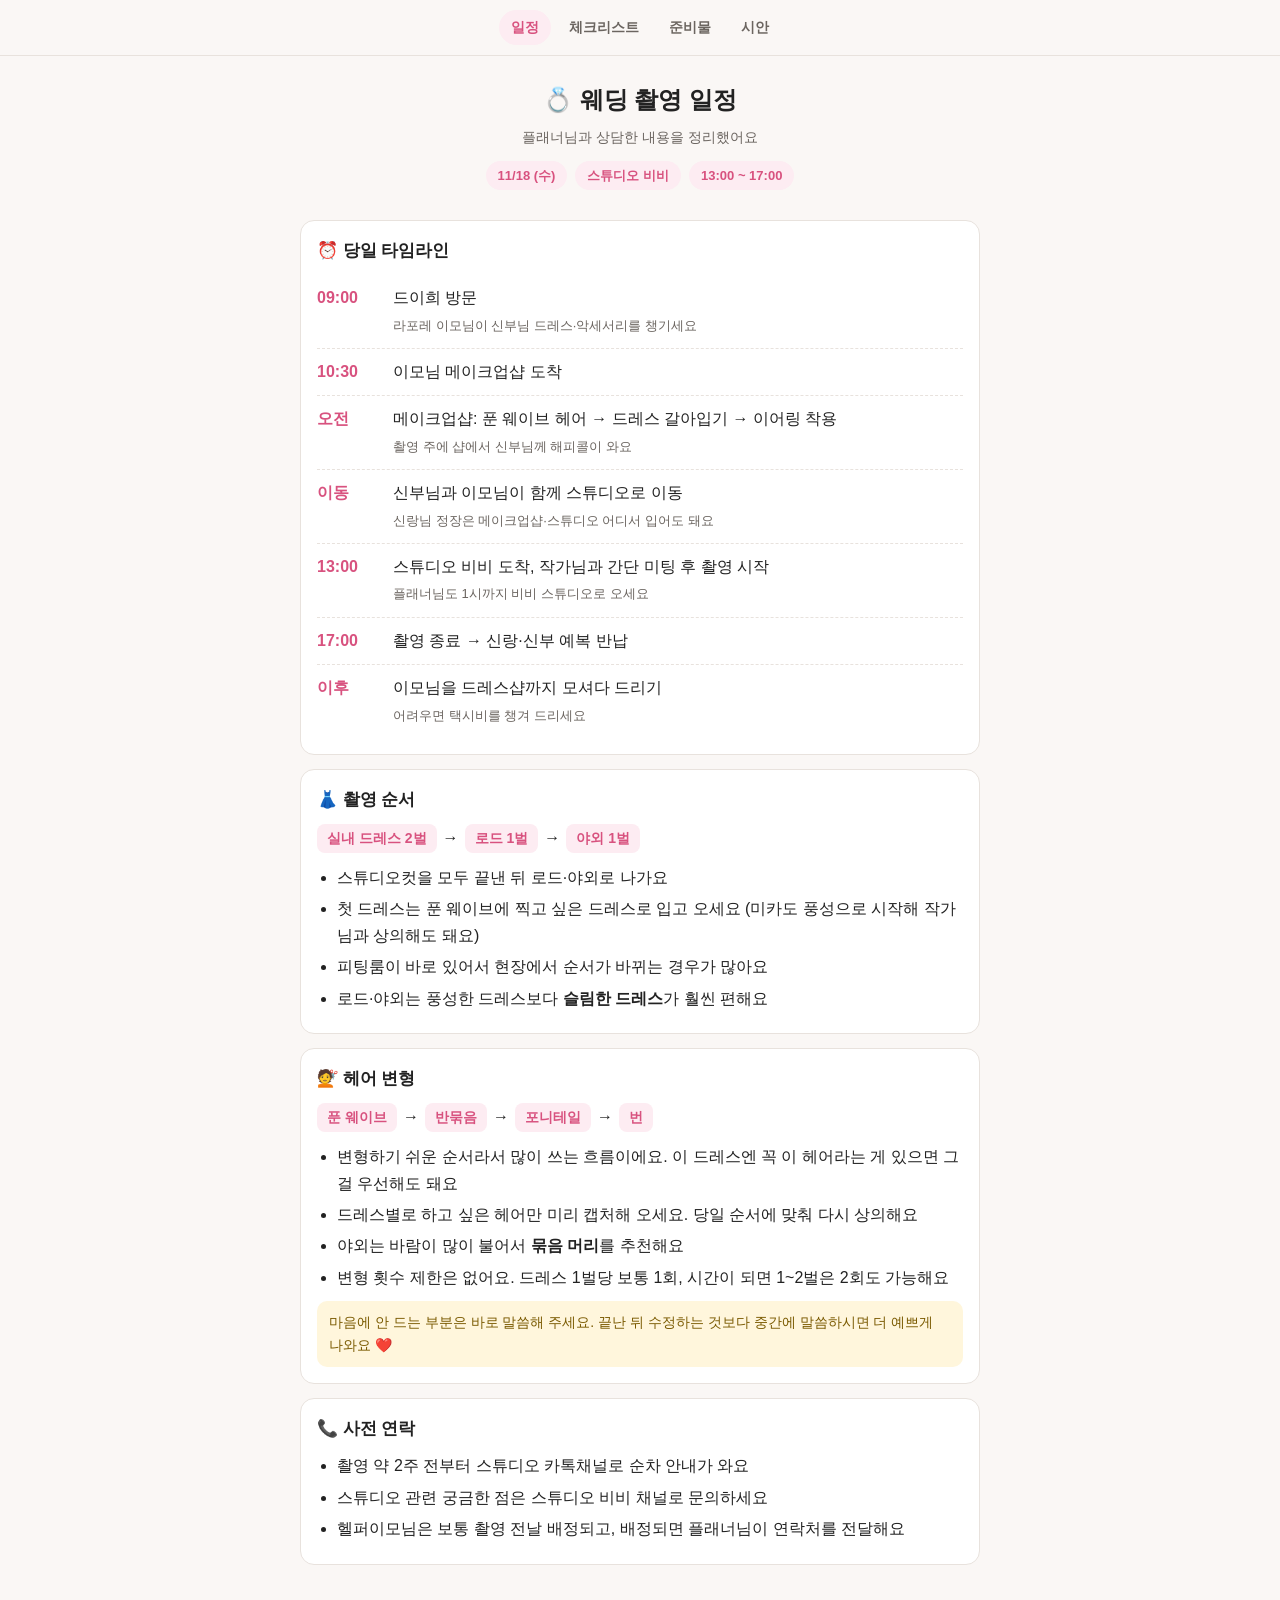
==== index.html @ ed545e50 "Initial commit" ====
<!DOCTYPE html><html lang="ko"><head><meta charset="utf-8"><meta name="viewport" content="width=device-width, initial-scale=1"><title>일정 · 웨딩 촬영 안내</title><link rel="stylesheet" href="style.css"></head>
<body data-page="index.html"><main>
<header><h1>💍 웨딩 촬영 일정</h1><p>플래너님과 상담한 내용을 정리했어요</p>
<div class="chips"><span class="chip">11/18 (수)</span><span class="chip">스튜디오 비비</span><span class="chip">13:00 ~ 17:00</span></div></header>
<section><h2>⏰ 당일 타임라인</h2><ul class="tl">
<li><span class="t">09:00</span><span>드이희 방문<br><span class="sub">라포레 이모님이 신부님 드레스·악세서리를 챙기세요</span></span></li>
<li><span class="t">10:30</span><span>이모님 메이크업샵 도착</span></li>
<li><span class="t">오전</span><span>메이크업샵: 푼 웨이브 헤어 → 드레스 갈아입기 → 이어링 착용<br><span class="sub">촬영 주에 샵에서 신부님께 해피콜이 와요</span></span></li>
<li><span class="t">이동</span><span>신부님과 이모님이 함께 스튜디오로 이동<br><span class="sub">신랑님 정장은 메이크업샵·스튜디오 어디서 입어도 돼요</span></span></li>
<li><span class="t">13:00</span><span>스튜디오 비비 도착, 작가님과 간단 미팅 후 촬영 시작<br><span class="sub">플래너님도 1시까지 비비 스튜디오로 오세요</span></span></li>
<li><span class="t">17:00</span><span>촬영 종료 → 신랑·신부 예복 반납</span></li>
<li><span class="t">이후</span><span>이모님을 드레스샵까지 모셔다 드리기<br><span class="sub">어려우면 택시비를 챙겨 드리세요</span></span></li></ul></section>
<section><h2>👗 촬영 순서</h2>
<div class="steps"><b>실내 드레스 2벌</b>→<b>로드 1벌</b>→<b>야외 1벌</b></div>
<ul style="margin-top:12px">
<li>스튜디오컷을 모두 끝낸 뒤 로드·야외로 나가요</li>
<li>첫 드레스는 푼 웨이브에 찍고 싶은 드레스로 입고 오세요 (미카도 풍성으로 시작해 작가님과 상의해도 돼요)</li>
<li>피팅룸이 바로 있어서 현장에서 순서가 바뀌는 경우가 많아요</li>
<li>로드·야외는 풍성한 드레스보다 <b>슬림한 드레스</b>가 훨씬 편해요</li></ul></section>
<section><h2>💇 헤어 변형</h2>
<div class="steps"><b>푼 웨이브</b>→<b>반묶음</b>→<b>포니테일</b>→<b>번</b></div>
<ul style="margin-top:12px">
<li>변형하기 쉬운 순서라서 많이 쓰는 흐름이에요. 이 드레스엔 꼭 이 헤어라는 게 있으면 그걸 우선해도 돼요</li>
<li>드레스별로 하고 싶은 헤어만 미리 캡처해 오세요. 당일 순서에 맞춰 다시 상의해요</li>
<li>야외는 바람이 많이 불어서 <b>묶음 머리</b>를 추천해요</li>
<li>변형 횟수 제한은 없어요. 드레스 1벌당 보통 1회, 시간이 되면 1~2벌은 2회도 가능해요</li></ul>
<div class="note">마음에 안 드는 부분은 바로 말씀해 주세요. 끝난 뒤 수정하는 것보다 중간에 말씀하시면 더 예쁘게 나와요 ❤️</div></section>
<section><h2>📞 사전 연락</h2><ul>
<li>촬영 약 2주 전부터 스튜디오 카톡채널로 순차 안내가 와요</li>
<li>스튜디오 관련 궁금한 점은 스튜디오 비비 채널로 문의하세요</li>
<li>헬퍼이모님은 보통 촬영 전날 배정되고, 배정되면 플래너님이 연락처를 전달해요</li></ul></section>
</main><script src="app.js"></script></body></html>
---- style.css ----
:root{--bg:#faf7f5;--card:#fff;--ink:#222;--sub:#6b6560;--line:#e8e2dd;--accent:#d8527f;--soft:#fdecf2;--warn:#fff6dc;--warn-ink:#7a5a00;--slot:#eceae6}
@media (prefers-color-scheme:dark){:root{--bg:#1b1819;--card:#262223;--ink:#f1ecea;--sub:#a79f9b;--line:#3a3436;--accent:#ee7aa1;--soft:#3a2530;--warn:#3a3220;--warn-ink:#f0d283;--slot:#3a3436}}
*{box-sizing:border-box}
html{scroll-padding-top:60px}
body{margin:0;background:var(--bg);color:var(--ink);font-family:"Noto Sans KR","Apple SD Gothic Neo","Malgun Gothic",sans-serif;line-height:1.65;padding:0 16px 40px}
nav{position:sticky;top:0;z-index:5;display:flex;gap:6px;justify-content:center;padding:10px 0;background:var(--bg);border-bottom:1px solid var(--line);margin:0 -16px 8px}
nav a{padding:6px 12px;border-radius:999px;color:var(--sub);text-decoration:none;font-size:14px;font-weight:700}
nav a.on{background:var(--soft);color:var(--accent)}
main{max-width:680px;margin:0 auto}
main.wide{max-width:1100px}
header{text-align:center;padding:16px 0 4px}
h1{margin:0;font-size:24px}
header p{margin:6px 0 0;color:var(--sub);font-size:14px}
.chips{display:flex;flex-wrap:wrap;gap:8px;justify-content:center;margin:12px 0}
.chip{background:var(--soft);color:var(--accent);border-radius:999px;padding:4px 12px;font-size:13px;font-weight:700}
section{background:var(--card);border:1px solid var(--line);border-radius:14px;padding:16px;margin:14px 0}
h2{margin:0 0 10px;font-size:17px}
ul{margin:0;padding-left:20px}
li{margin:5px 0}
.tl{list-style:none;padding:0}
.tl li{display:flex;gap:12px;margin:0;padding:10px 0;border-bottom:1px dashed var(--line)}
.tl li:last-child{border:0}
.t{flex:0 0 64px;font-weight:700;color:var(--accent)}
.sub{color:var(--sub);font-size:13px}
.note{background:var(--warn);color:var(--warn-ink);border-radius:10px;padding:10px 12px;margin-top:10px;font-size:14px}
.chk label{display:flex;gap:10px;align-items:flex-start;padding:8px 0;border-bottom:1px solid var(--line);cursor:pointer}
.chk label:last-child{border:0}
.chk input{width:20px;height:20px;margin-top:3px;accent-color:var(--accent);flex:0 0 auto}
.chk input:checked+span{text-decoration:line-through;color:var(--sub)}
table{width:100%;border-collapse:collapse}
td{padding:7px 4px;border-bottom:1px solid var(--line)}
td:last-child{text-align:right;font-weight:700}
tr.total td{border:0;color:var(--accent);font-size:16px}
.steps{display:flex;flex-wrap:wrap;gap:6px;align-items:center}
.steps b{background:var(--soft);color:var(--accent);border-radius:8px;padding:3px 10px;font-size:14px}
.scroll{overflow-x:auto}
.board{min-width:860px;background:var(--card);border:1px solid var(--line)}
.cols{display:grid;grid-template-columns:repeat(4,1fr)}
.col{border-right:1px solid var(--line)}
.col:last-child{border:0}
.head{padding:8px 10px;font-size:13px;line-height:1.5;border-bottom:1px solid var(--line);min-height:64px}
.tag{display:inline-block;background:#fff200;color:#111;font-weight:700;font-size:11px;padding:1px 6px;margin-top:2px}
.main{display:grid;grid-template-columns:1fr 1fr;gap:6px;padding:8px;border-bottom:1px solid var(--line)}
.ref{display:grid;grid-template-columns:repeat(3,1fr);gap:4px;padding:6px}
.slot{position:relative;background:var(--slot);color:var(--sub);display:flex;align-items:center;justify-content:center;text-align:center;font-size:10px;line-height:1.3;overflow:hidden;word-break:break-all;padding:4px}
.slot img{position:absolute;inset:0;width:100%;height:100%;object-fit:cover}
.f{aspect-ratio:4/3}.tall{aspect-ratio:3/5}.r{aspect-ratio:1/1}
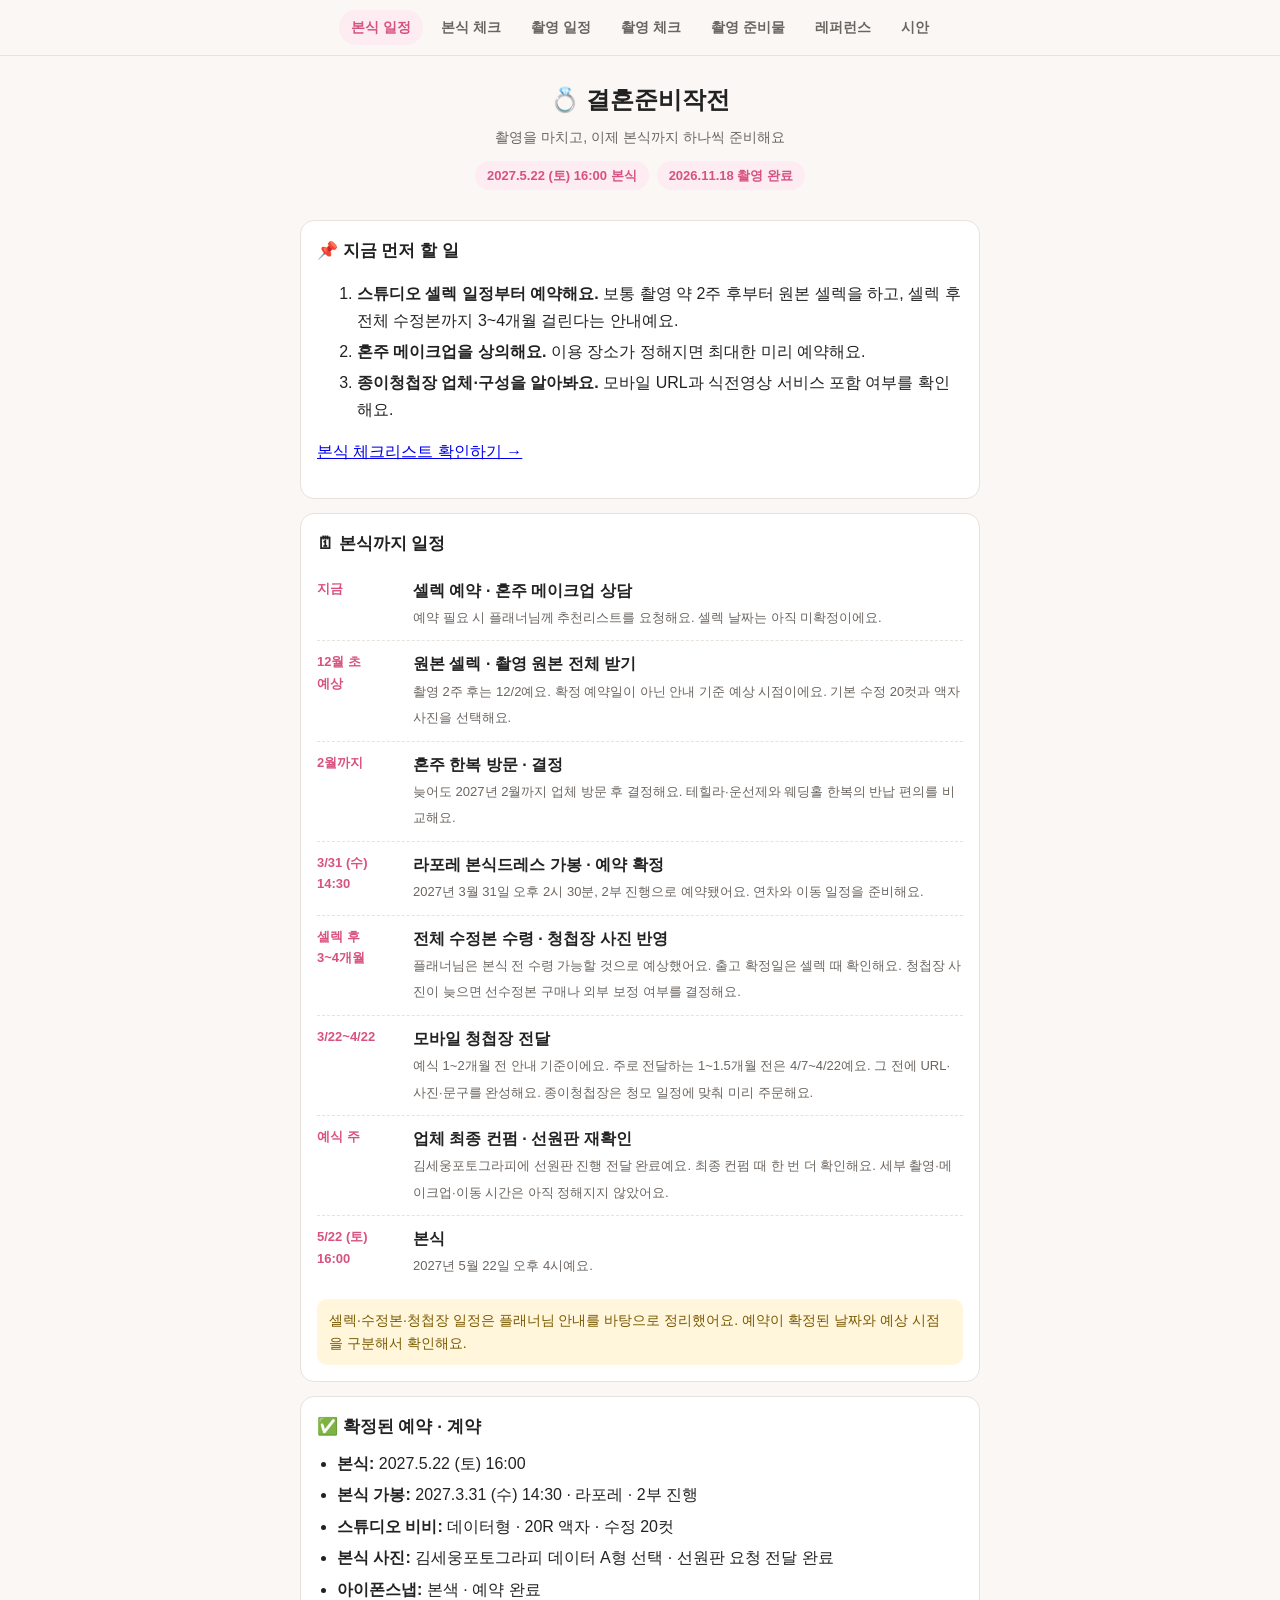
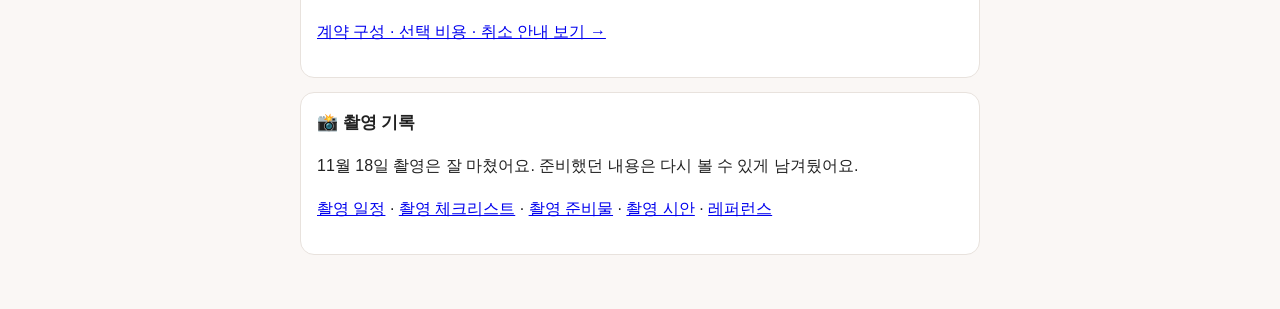
==== commit 51b8062e: "Plan wedding timeline and checklist through May 2027 ceremony" ====
--- a/index.html
+++ b/index.html
@@ -1,32 +1,17 @@
-<!DOCTYPE html><html lang="ko"><head><meta charset="utf-8"><meta name="viewport" content="width=device-width, initial-scale=1"><title>일정 · 웨딩 촬영 안내</title><link rel="stylesheet" href="style.css"></head>
+<!DOCTYPE html><html lang="ko"><head><meta charset="utf-8"><meta name="viewport" content="width=device-width, initial-scale=1"><title>본식 일정 · 결혼준비작전</title><link rel="stylesheet" href="style.css"></head>
 <body data-page="index.html"><main>
-<header><h1>💍 웨딩 촬영 일정</h1><p>플래너님과 상담한 내용을 정리했어요</p>
-<div class="chips"><span class="chip">11/18 (수)</span><span class="chip">스튜디오 비비</span><span class="chip">13:00 ~ 17:00</span></div></header>
-<section><h2>⏰ 당일 타임라인</h2><ul class="tl">
-<li><span class="t">09:00</span><span>드이희 방문<br><span class="sub">라포레 이모님이 신부님 드레스·악세서리를 챙기세요</span></span></li>
-<li><span class="t">10:30</span><span>이모님 메이크업샵 도착</span></li>
-<li><span class="t">오전</span><span>메이크업샵: 푼 웨이브 헤어 → 드레스 갈아입기 → 이어링 착용<br><span class="sub">촬영 주에 샵에서 신부님께 해피콜이 와요</span></span></li>
-<li><span class="t">이동</span><span>신부님과 이모님이 함께 스튜디오로 이동<br><span class="sub">신랑님 정장은 메이크업샵·스튜디오 어디서 입어도 돼요</span></span></li>
-<li><span class="t">13:00</span><span>스튜디오 비비 도착, 작가님과 간단 미팅 후 촬영 시작<br><span class="sub">플래너님도 1시까지 비비 스튜디오로 오세요</span></span></li>
-<li><span class="t">17:00</span><span>촬영 종료 → 신랑·신부 예복 반납</span></li>
-<li><span class="t">이후</span><span>이모님을 드레스샵까지 모셔다 드리기<br><span class="sub">어려우면 택시비를 챙겨 드리세요</span></span></li></ul></section>
-<section><h2>👗 촬영 순서</h2>
-<div class="steps"><b>실내 드레스 2벌</b>→<b>로드 1벌</b>→<b>야외 1벌</b></div>
-<ul style="margin-top:12px">
-<li>스튜디오컷을 모두 끝낸 뒤 로드·야외로 나가요</li>
-<li>첫 드레스는 푼 웨이브에 찍고 싶은 드레스로 입고 오세요 (미카도 풍성으로 시작해 작가님과 상의해도 돼요)</li>
-<li>피팅룸이 바로 있어서 현장에서 순서가 바뀌는 경우가 많아요</li>
-<li>로드·야외는 풍성한 드레스보다 <b>슬림한 드레스</b>가 훨씬 편해요</li></ul></section>
-<section><h2>💇 헤어 변형</h2>
-<div class="steps"><b>푼 웨이브</b>→<b>반묶음</b>→<b>포니테일</b>→<b>번</b></div>
-<ul style="margin-top:12px">
-<li>변형하기 쉬운 순서라서 많이 쓰는 흐름이에요. 이 드레스엔 꼭 이 헤어라는 게 있으면 그걸 우선해도 돼요</li>
-<li>드레스별로 하고 싶은 헤어만 미리 캡처해 오세요. 당일 순서에 맞춰 다시 상의해요</li>
-<li>야외는 바람이 많이 불어서 <b>묶음 머리</b>를 추천해요</li>
-<li>변형 횟수 제한은 없어요. 드레스 1벌당 보통 1회, 시간이 되면 1~2벌은 2회도 가능해요</li></ul>
-<div class="note">마음에 안 드는 부분은 바로 말씀해 주세요. 끝난 뒤 수정하는 것보다 중간에 말씀하시면 더 예쁘게 나와요 ❤️</div></section>
-<section><h2>📞 사전 연락</h2><ul>
-<li>촬영 약 2주 전부터 스튜디오 카톡채널로 순차 안내가 와요</li>
-<li>스튜디오 관련 궁금한 점은 스튜디오 비비 채널로 문의하세요</li>
-<li>헬퍼이모님은 보통 촬영 전날 배정되고, 배정되면 플래너님이 연락처를 전달해요</li></ul></section>
+<header><h1>💍 결혼준비작전</h1><p>촬영을 마치고, 이제 본식까지 하나씩 준비해요</p><div class="chips"><span class="chip">2027.5.22 (토) 16:00 본식</span><span class="chip">2026.11.18 촬영 완료</span></div></header>
+<section><h2>📌 지금 먼저 할 일</h2><ol><li><b>스튜디오 셀렉 일정부터 예약해요.</b> 보통 촬영 약 2주 후부터 원본 셀렉을 하고, 셀렉 후 전체 수정본까지 3~4개월 걸린다는 안내예요.</li><li><b>혼주 메이크업을 상의해요.</b> 이용 장소가 정해지면 최대한 미리 예약해요.</li><li><b>종이청첩장 업체·구성을 알아봐요.</b> 모바일 URL과 식전영상 서비스 포함 여부를 확인해요.</li></ol><p><a href="wedding-checklist.html">본식 체크리스트 확인하기 →</a></p></section>
+<section><h2>🗓 본식까지 일정</h2><ul class="tl">
+<li><span class="t">지금</span><span><b>셀렉 예약 · 혼주 메이크업 상담</b><br><span class="sub">예약 필요 시 플래너님께 추천리스트를 요청해요. 셀렉 날짜는 아직 미확정이에요.</span></span></li>
+<li><span class="t">12월 초<br>예상</span><span><b>원본 셀렉 · 촬영 원본 전체 받기</b><br><span class="sub">촬영 2주 후는 12/2예요. 확정 예약일이 아닌 안내 기준 예상 시점이에요. 기본 수정 20컷과 액자 사진을 선택해요.</span></span></li>
+<li><span class="t">2월까지</span><span><b>혼주 한복 방문 · 결정</b><br><span class="sub">늦어도 2027년 2월까지 업체 방문 후 결정해요. 테힐라·운선제와 웨딩홀 한복의 반납 편의를 비교해요.</span></span></li>
+<li><span class="t">3/31 (수)<br>14:30</span><span><b>라포레 본식드레스 가봉 · 예약 확정</b><br><span class="sub">2027년 3월 31일 오후 2시 30분, 2부 진행으로 예약됐어요. 연차와 이동 일정을 준비해요.</span></span></li>
+<li><span class="t">셀렉 후<br>3~4개월</span><span><b>전체 수정본 수령 · 청첩장 사진 반영</b><br><span class="sub">플래너님은 본식 전 수령 가능할 것으로 예상했어요. 출고 확정일은 셀렉 때 확인해요. 청첩장 사진이 늦으면 선수정본 구매나 외부 보정 여부를 결정해요.</span></span></li>
+<li><span class="t">3/22~4/22</span><span><b>모바일 청첩장 전달</b><br><span class="sub">예식 1~2개월 전 안내 기준이에요. 주로 전달하는 1~1.5개월 전은 4/7~4/22예요. 그 전에 URL·사진·문구를 완성해요. 종이청첩장은 청모 일정에 맞춰 미리 주문해요.</span></span></li>
+<li><span class="t">예식 주</span><span><b>업체 최종 컨펌 · 선원판 재확인</b><br><span class="sub">김세웅포토그라피에 선원판 진행 전달 완료예요. 최종 컨펌 때 한 번 더 확인해요. 세부 촬영·메이크업·이동 시간은 아직 정해지지 않았어요.</span></span></li>
+<li><span class="t">5/22 (토)<br>16:00</span><span><b>본식</b><br><span class="sub">2027년 5월 22일 오후 4시예요.</span></span></li>
+</ul><div class="note">셀렉·수정본·청첩장 일정은 플래너님 안내를 바탕으로 정리했어요. 예약이 확정된 날짜와 예상 시점을 구분해서 확인해요.</div></section>
+<section><h2>✅ 확정된 예약 · 계약</h2><ul><li><b>본식:</b> 2027.5.22 (토) 16:00</li><li><b>본식 가봉:</b> 2027.3.31 (수) 14:30 · 라포레 · 2부 진행</li><li><b>스튜디오 비비:</b> 데이터형 · 20R 액자 · 수정 20컷</li><li><b>본식 사진:</b> 김세웅포토그라피 데이터 A형 선택 · 선원판 요청 전달 완료</li><li><b>아이폰스냅:</b> 본색 · 예약 완료</li></ul><p><a href="wedding-checklist.html#contracts">계약 구성 · 선택 비용 · 취소 안내 보기 →</a></p></section>
+<section><h2>📸 촬영 기록</h2><p>11월 18일 촬영은 잘 마쳤어요. 준비했던 내용은 다시 볼 수 있게 남겨뒀어요.</p><p><a href="shoot-schedule.html">촬영 일정</a> · <a href="checklist.html">촬영 체크리스트</a> · <a href="items.html">촬영 준비물</a> · <a href="shoot-plan.html">촬영 시안</a> · <a href="concept.html">레퍼런스</a></p></section>
 </main><script src="app.js"></script></body></html>
--- a/style.css
+++ b/style.css
@@ -45,3 +45,137 @@
 .slot{position:relative;background:var(--slot);color:var(--sub);display:flex;align-items:center;justify-content:center;text-align:center;font-size:10px;line-height:1.3;overflow:hidden;word-break:break-all;padding:4px}
 .slot img{position:absolute;inset:0;width:100%;height:100%;object-fit:cover}
 .f{aspect-ratio:4/3}.tall{aspect-ratio:3/5}.r{aspect-ratio:1/1}
+
+/* ---------- concept / 레퍼 ---------- */
+.concept{--serif:"Noto Serif KR","Nanum Myeongjo",Georgia,serif;--mono:ui-monospace,SFMono-Regular,Menlo,monospace;padding-bottom:16px}
+.concept a:focus-visible{outline:2px solid var(--accent);outline-offset:3px;border-radius:6px}
+.concept .hero{display:grid;grid-template-columns:1.05fr .95fr;gap:clamp(24px,5vw,64px);align-items:center;text-align:left;padding:42px 0 8px}
+.concept .eyebrow{margin:0;font-size:10px;font-weight:700;letter-spacing:.22em;text-transform:uppercase;color:var(--accent)}
+.concept .hero h1{margin:14px 0 0;font-family:var(--serif);font-size:clamp(42px,7vw,78px);font-weight:800;line-height:1.04;letter-spacing:-.045em}
+.concept .hero h1 em{font-style:normal;color:var(--accent);background:linear-gradient(transparent 88%,var(--soft) 88%)}
+.concept .lede{margin:18px 0 0;font-size:15px;line-height:1.85;color:var(--sub)}
+.concept .hero-chips{justify-content:flex-start;margin:20px 0 0}
+.concept .hero-chips .chip{background:transparent;border:1px solid var(--line);color:var(--sub);font-weight:500}
+.hero-visual{display:grid;grid-template-columns:1.15fr .85fr;grid-template-rows:1fr 1fr;gap:10px;height:clamp(330px,44vw,500px)}
+.hero-visual figure{position:relative;margin:0;overflow:hidden;border:1px solid var(--line);border-radius:18px;background:var(--slot)}
+.hero-visual img{display:block;width:100%;height:100%;object-fit:cover}
+.hero-visual figure::after{content:"";position:absolute;inset:auto 0 0;height:38%;background:linear-gradient(transparent,rgba(0,0,0,.4));pointer-events:none}
+.hero-visual figcaption{position:absolute;left:12px;bottom:10px;z-index:1;font-size:9px;font-weight:700;letter-spacing:.22em;text-transform:uppercase;color:#fff;text-shadow:0 1px 10px rgba(0,0,0,.5)}
+.hv-a{grid-row:span 2}
+.howto{display:grid;grid-template-columns:.85fr 1.15fr;gap:clamp(16px,3vw,34px);margin-top:28px;padding:20px 22px;background:var(--card);border:1px solid var(--line);border-radius:18px;text-align:left}
+.howto p{margin:0;font-size:13px;line-height:1.78;color:var(--ink)}
+.howto p b{color:var(--accent)}
+.howto ul{margin:0;padding:0;list-style:none;display:flex;flex-direction:column;gap:8px}
+.howto li{margin:0;font-size:12.5px;line-height:1.7;color:var(--sub)}
+.howto li b{display:inline-block;min-width:66px;color:var(--ink);font-size:12.5px}
+.howto code{padding:1px 5px;border-radius:5px;background:var(--slot);color:var(--ink);font-family:var(--mono);font-size:11px}
+.space-index{position:sticky;top:57px;z-index:4;display:grid;grid-template-columns:repeat(6,1fr);gap:1px;margin:28px 0 0;overflow:hidden;background:var(--line);border:1px solid var(--line);border-radius:16px;box-shadow:0 12px 30px rgba(35,20,25,.06)}
+.space-index a{display:flex;flex-direction:column;gap:2px;padding:12px 13px 13px;background:var(--card);color:inherit;text-decoration:none;transition:background .2s}
+.space-index a:hover{background:var(--soft)}
+.space-index b{font-family:var(--serif);font-size:17px;font-weight:400;line-height:1;color:var(--accent)}
+.space-index span{font-size:12px;font-weight:700;letter-spacing:-.01em;white-space:nowrap}
+.space-index em{font-style:normal;font-size:8.5px;letter-spacing:.14em;text-transform:uppercase;color:var(--sub)}
+.space{margin-top:64px;scroll-margin-top:150px;--tone:#8e949c;--wash:rgba(142,148,156,.16)}
+.space--white{--tone:#a08b78;--wash:rgba(201,184,166,.24)}
+.space--blue{--tone:#5b7ea6;--wash:rgba(91,126,166,.16)}
+.space--carpet{--tone:#a9744f;--wash:rgba(169,116,79,.18)}
+.space--flower{--tone:#c27b84;--wash:rgba(217,142,149,.18)}
+.space--outdoor{--tone:#c47a4f;--wash:rgba(224,160,109,.18)}
+.space-head{display:grid;grid-template-columns:auto 1fr auto;gap:clamp(16px,3vw,32px);align-items:start;padding:26px 0 0;border-top:1px solid var(--line);text-align:left}
+.space-num{font-family:var(--serif);font-size:clamp(44px,6vw,72px);font-weight:400;line-height:.8;letter-spacing:-.04em;color:var(--tone)}
+.concept .kicker{margin:0 0 7px;font-size:10px;font-weight:700;letter-spacing:.2em;text-transform:uppercase;color:var(--tone)}
+.space-title h2{margin:0;font-family:var(--serif);font-size:clamp(26px,3.2vw,38px);line-height:1.15;letter-spacing:-.03em}
+.space-title .desc{max-width:56ch;margin:10px 0 0;font-size:14px;line-height:1.78;color:var(--sub)}
+.keywords{display:flex;flex-wrap:wrap;justify-content:flex-end;gap:6px;max-width:230px;padding-top:14px}
+.keywords span{padding:5px 11px;border-radius:999px;background:var(--wash);color:var(--ink);font-size:11px;font-weight:700;white-space:nowrap}
+.gal{display:grid;grid-template-columns:repeat(4,1fr);gap:10px;margin-top:20px}
+.shot{position:relative;margin:0;overflow:hidden;border:1px solid var(--line);border-radius:16px;background:var(--slot);aspect-ratio:1/1}
+.gal .shot:first-child{grid-column:span 2;grid-row:span 2;aspect-ratio:auto}
+.shot img{position:absolute;inset:0;width:100%;height:100%;object-fit:cover;transition:transform .8s cubic-bezier(.2,.7,.2,1)}
+.shot:hover img{transform:scale(1.04)}
+.shot .ph{position:absolute;inset:0;display:flex;flex-direction:column;align-items:center;justify-content:center;gap:7px;padding:14px;text-align:center}
+.shot .ph b{font-family:var(--serif);font-size:24px;font-weight:400;line-height:1;color:var(--tone)}
+.shot .ph span{font-size:11.5px;font-weight:700;line-height:1.4;color:var(--ink)}
+.shot .ph em{font-family:var(--mono);font-size:9px;font-style:normal;line-height:1.5;color:var(--sub);word-break:break-all}
+.shot figcaption{position:absolute;left:10px;bottom:10px;z-index:1;padding:4px 9px;border-radius:999px;background:rgba(20,20,20,.5);color:#fff;font-size:10px;line-height:1.4;backdrop-filter:blur(8px)}
+.shot.is-empty img,.shot.is-empty figcaption{display:none}
+.shot.is-empty{background:linear-gradient(160deg,var(--wash),transparent 72%),var(--slot)}
+.shot.is-empty::before{content:"";position:absolute;inset:7px;border:1px dashed var(--line);border-radius:10px;pointer-events:none}
+.want{display:grid;grid-template-columns:1.05fr .95fr;gap:12px;margin-top:12px}
+.want-card{padding:18px 20px;background:var(--card);border:1px solid var(--line);border-radius:18px}
+.want-card h3{margin:0 0 11px;font-size:10px;font-weight:700;letter-spacing:.2em;text-transform:uppercase;color:var(--tone)}
+.props{margin:0;padding:0;list-style:none;display:flex;flex-direction:column;gap:8px}
+.props li{position:relative;margin:0;padding-left:12px;font-size:13.5px;line-height:1.55}
+.props li::before{content:"·";position:absolute;left:0;top:0;color:var(--tone);font-weight:700}
+.props b{font-weight:700;margin-right:6px}
+.props span{color:var(--sub)}
+.mood-line{margin:0;font-family:var(--serif);font-size:17px;line-height:1.5;letter-spacing:-.02em;color:var(--ink)}
+.mood-note{margin:12px 0 0;padding-top:11px;border-top:1px solid var(--line);font-size:12.5px;line-height:1.72;color:var(--sub)}
+.mood-note b{margin-right:6px;color:var(--tone);font-size:10px;font-weight:700;letter-spacing:.14em;text-transform:uppercase}
+.runorder{margin-top:78px;padding-top:26px;border-top:1px solid var(--line)}
+.ro-head,.refs-head{padding:0;text-align:left}
+.ro-head{max-width:720px}
+.ro-head h2,.refs h2{margin:0;font-family:var(--serif);font-size:clamp(28px,4vw,42px);letter-spacing:-.03em}
+.ro-head p:last-child{margin:10px 0 0;font-size:14px;line-height:1.78;color:var(--sub)}
+.ro-steps{display:grid;grid-template-columns:repeat(6,1fr);gap:8px;margin:22px 0 0;padding:0;list-style:none}
+.ro-steps li{display:flex;flex-direction:column;gap:3px;margin:0;padding:14px 15px;background:var(--card);border:1px solid var(--line);border-radius:16px}
+.ro-steps b{font-family:var(--serif);font-size:24px;font-weight:400;line-height:1;color:var(--tone)}
+.ro-steps strong{font-size:13px;letter-spacing:-.01em}
+.ro-steps span{font-size:11.5px;line-height:1.5;color:var(--sub)}
+.ro-steps em{margin-top:6px;font-style:normal;font-size:9px;font-weight:700;letter-spacing:.12em;text-transform:uppercase;color:var(--tone)}
+.ro-note{margin:12px 0 0;font-size:12.5px;color:var(--sub)}
+.refs{display:grid;grid-template-columns:.8fr 1.2fr;gap:clamp(20px,4vw,48px);margin-top:66px;padding-top:26px;border-top:1px solid var(--line)}
+.refs-head p:last-child{max-width:36ch;margin:10px 0 0;font-size:13px;line-height:1.75;color:var(--sub)}
+.refs ul{margin:0;padding:0;list-style:none}
+.refs li{display:flex;justify-content:space-between;gap:16px;margin:0;padding:11px 0;border-bottom:1px solid var(--line);font-size:13px}
+.refs li:first-child{border-top:1px solid var(--line)}
+.refs a{color:var(--ink);font-weight:700;text-decoration:underline;text-decoration-color:var(--accent);text-underline-offset:3px}
+.refs li span:last-child{color:var(--sub);text-align:right}
+.ref-name{font-weight:700}
+.concept-foot{display:flex;justify-content:space-between;align-items:center;gap:16px;margin:56px 0 0;padding-top:18px;border-top:1px solid var(--line);font-size:12px;color:var(--sub)}
+.concept-foot p{margin:0}
+.concept-foot a{color:var(--accent);font-weight:700;text-decoration:none}
+@media (max-width:900px){
+.space-index{position:static;grid-template-columns:repeat(3,1fr)}
+.space{margin-top:54px;scroll-margin-top:24px}
+.ro-steps{grid-template-columns:repeat(3,1fr)}
+}
+@media (max-width:760px){
+.concept .hero{grid-template-columns:1fr;padding-top:28px;gap:26px}
+.concept .hero h1{font-size:clamp(40px,13vw,64px)}
+.hero-visual{height:auto;grid-template-columns:1fr 1fr;grid-template-rows:auto auto;gap:8px}
+.hv-a{grid-row:auto;grid-column:1/-1;aspect-ratio:16/10}
+.hv-b,.hv-c{aspect-ratio:1/1}
+.howto{grid-template-columns:1fr;gap:14px;padding:18px}
+.howto li b{display:block;min-width:0}
+.space-index{grid-template-columns:1fr 1fr}
+.space-head{grid-template-columns:auto 1fr;gap:14px}
+.keywords{grid-column:1/-1;justify-content:flex-start;max-width:none;padding-top:0}
+.gal{grid-template-columns:1fr 1fr}
+.gal .shot:first-child{grid-column:1/-1;aspect-ratio:4/5}
+.shot .ph b{font-size:20px}
+.want{grid-template-columns:1fr}
+.ro-steps{grid-template-columns:1fr 1fr}
+.refs{grid-template-columns:1fr;gap:18px}
+.refs li{flex-direction:column;gap:2px}
+.refs li span:last-child{text-align:left}
+.concept-foot{flex-direction:column;align-items:flex-start;gap:6px}
+}
+.shot figcaption a{color:inherit;text-underline-offset:2px}
+
+.shoot-pdf{display:block;width:100%;height:70vh;min-height:360px;border:1px solid var(--line);border-radius:10px}
+nav{flex-wrap:wrap}
+
+/* PDF 시안 페이지 */
+.shoot-pages{display:grid;gap:20px;margin-top:20px}
+.shoot-pages figure{margin:0}
+.shoot-pages figcaption{margin-bottom:6px;color:var(--sub);font-size:13px}
+.shoot-pages img{display:block;width:100%;height:auto;border:1px solid var(--line);border-radius:10px}
+.shoot-plan section{padding:clamp(12px,3vw,24px)}
+@media(max-width:480px){nav{gap:2px}nav a{padding:6px 8px;font-size:13px}}
+
+/* 본식 준비 */
+details{margin:12px 0;padding:10px 12px;border:1px solid var(--line);border-radius:10px}
+summary{cursor:pointer;font-weight:700}
+details ul,details ol{margin-top:10px}
+.tl .t{flex-basis:84px;font-size:13px}
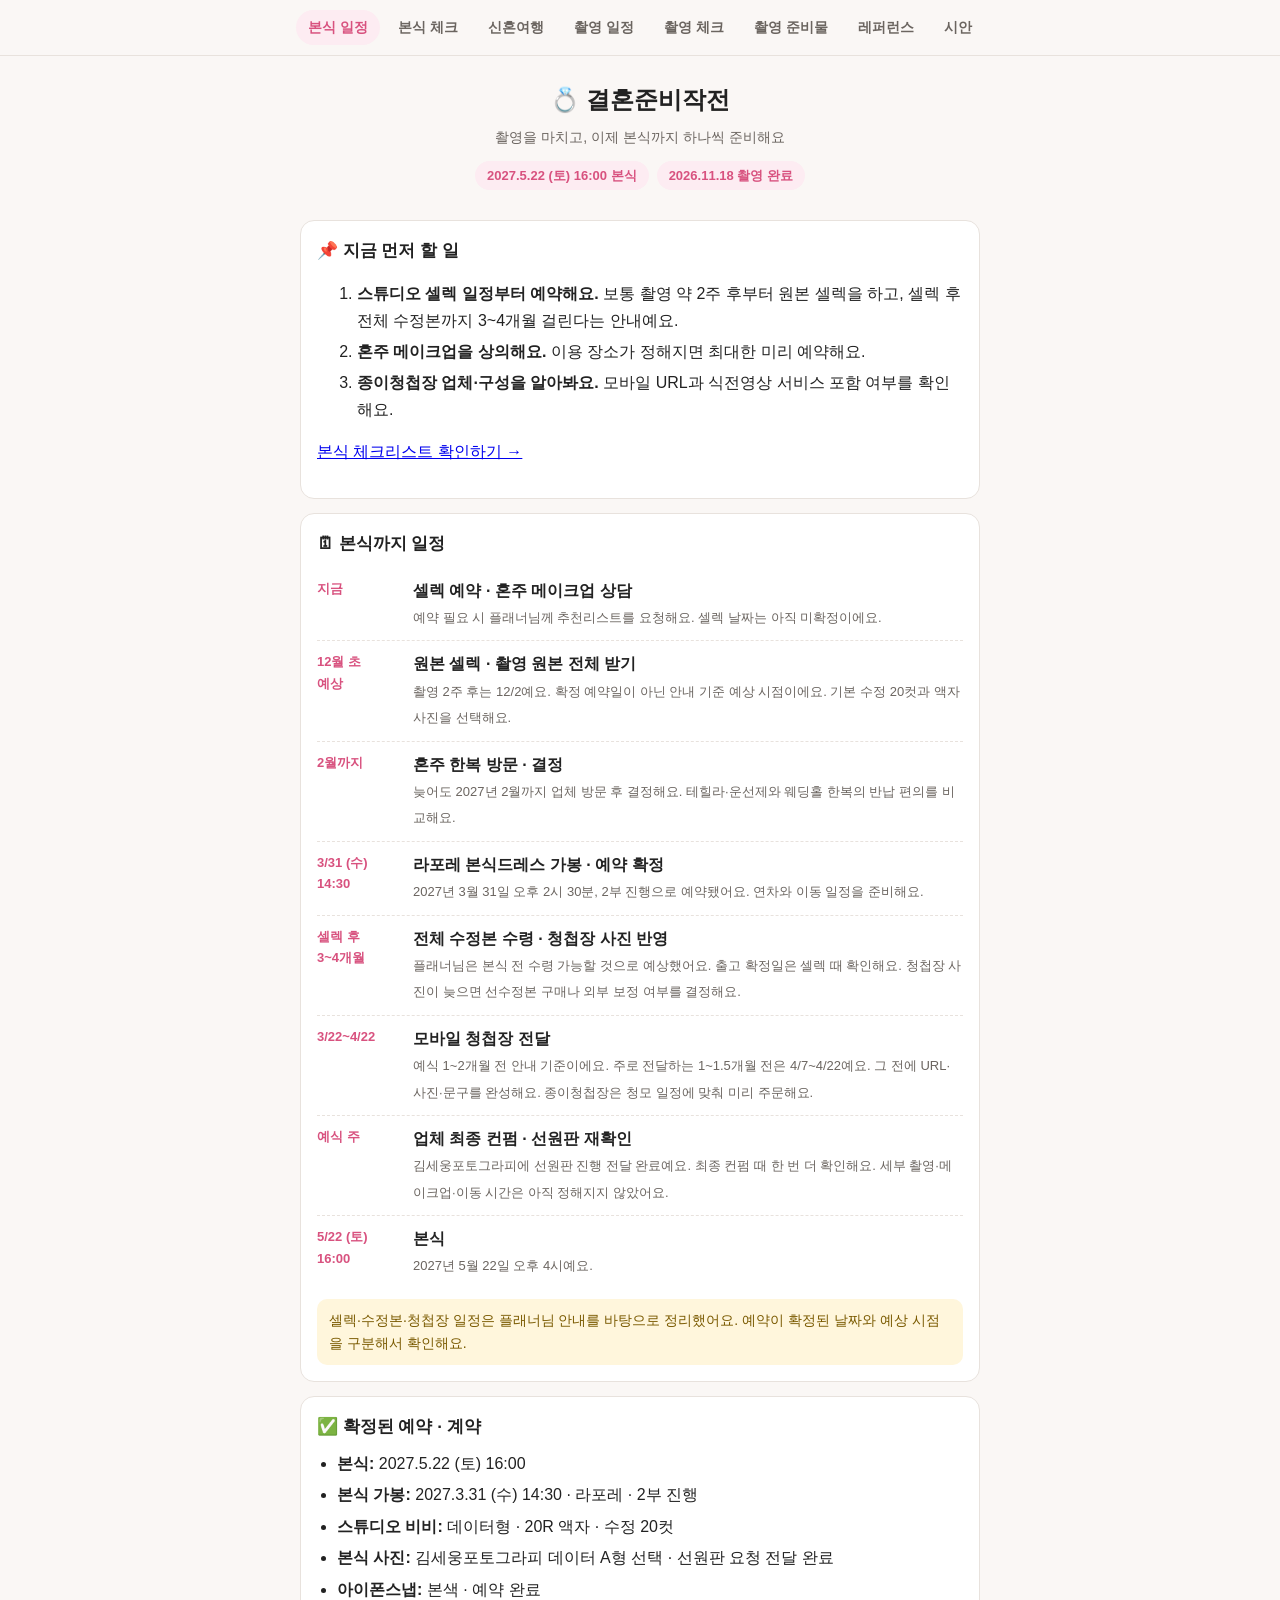
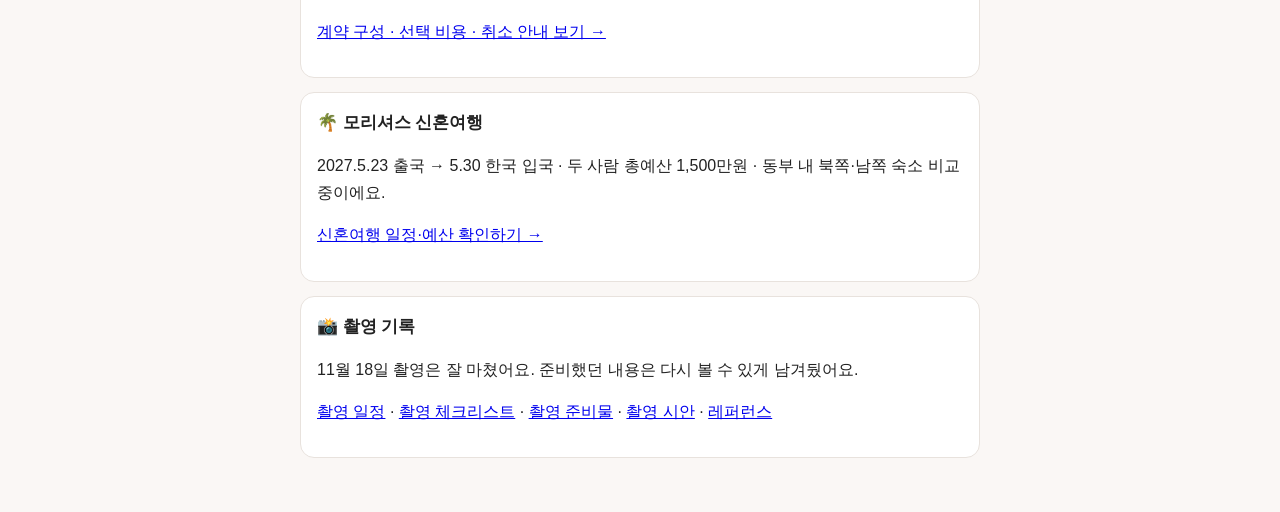
==== commit 8de51c2c: "Add Mauritius honeymoon dates budget and east coast comparison" ====
--- a/index.html
+++ b/index.html
@@ -13,5 +13,6 @@
 <li><span class="t">5/22 (토)<br>16:00</span><span><b>본식</b><br><span class="sub">2027년 5월 22일 오후 4시예요.</span></span></li>
 </ul><div class="note">셀렉·수정본·청첩장 일정은 플래너님 안내를 바탕으로 정리했어요. 예약이 확정된 날짜와 예상 시점을 구분해서 확인해요.</div></section>
 <section><h2>✅ 확정된 예약 · 계약</h2><ul><li><b>본식:</b> 2027.5.22 (토) 16:00</li><li><b>본식 가봉:</b> 2027.3.31 (수) 14:30 · 라포레 · 2부 진행</li><li><b>스튜디오 비비:</b> 데이터형 · 20R 액자 · 수정 20컷</li><li><b>본식 사진:</b> 김세웅포토그라피 데이터 A형 선택 · 선원판 요청 전달 완료</li><li><b>아이폰스냅:</b> 본색 · 예약 완료</li></ul><p><a href="wedding-checklist.html#contracts">계약 구성 · 선택 비용 · 취소 안내 보기 →</a></p></section>
+<section><h2>🌴 모리셔스 신혼여행</h2><p>2027.5.23 출국 → 5.30 한국 입국 · 두 사람 총예산 1,500만원 · 동부 내 북쪽·남쪽 숙소 비교 중이에요.</p><p><a href="honeymoon.html">신혼여행 일정·예산 확인하기 →</a></p></section>
 <section><h2>📸 촬영 기록</h2><p>11월 18일 촬영은 잘 마쳤어요. 준비했던 내용은 다시 볼 수 있게 남겨뒀어요.</p><p><a href="shoot-schedule.html">촬영 일정</a> · <a href="checklist.html">촬영 체크리스트</a> · <a href="items.html">촬영 준비물</a> · <a href="shoot-plan.html">촬영 시안</a> · <a href="concept.html">레퍼런스</a></p></section>
 </main><script src="app.js"></script></body></html>
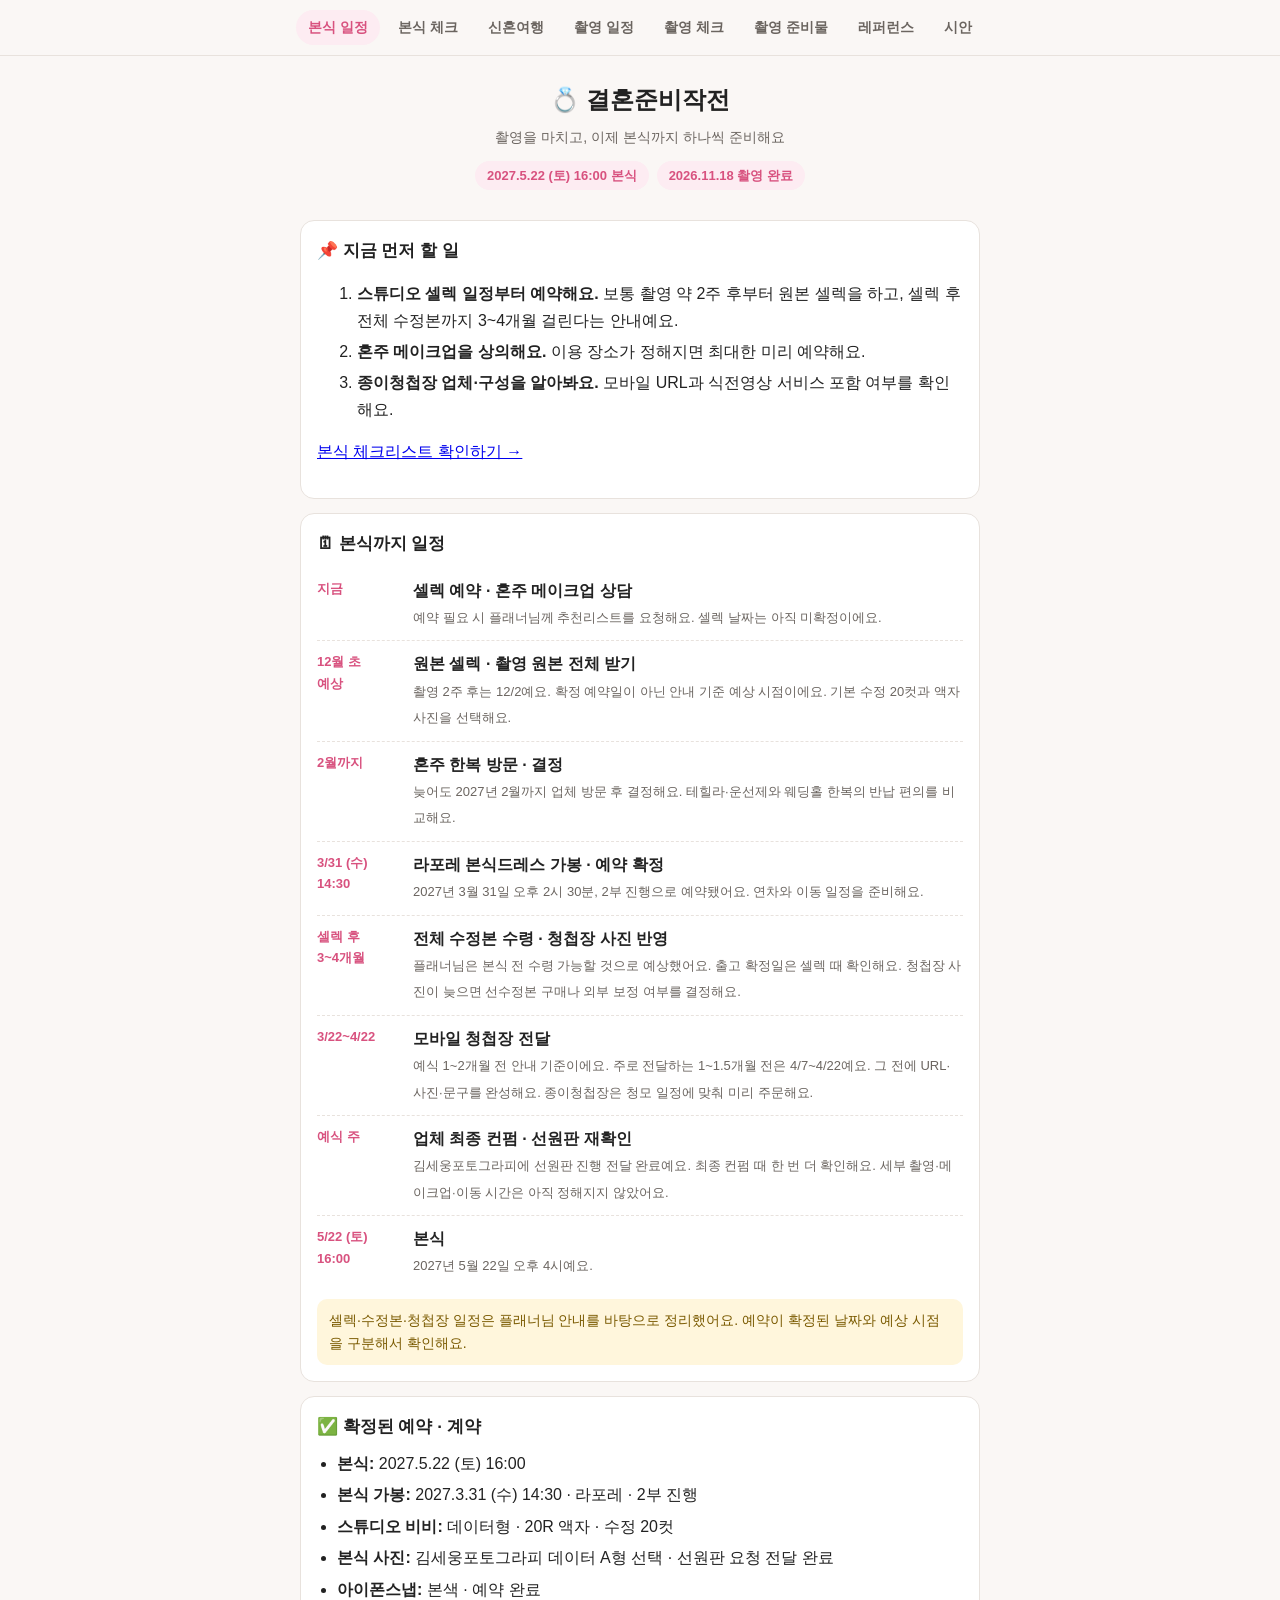
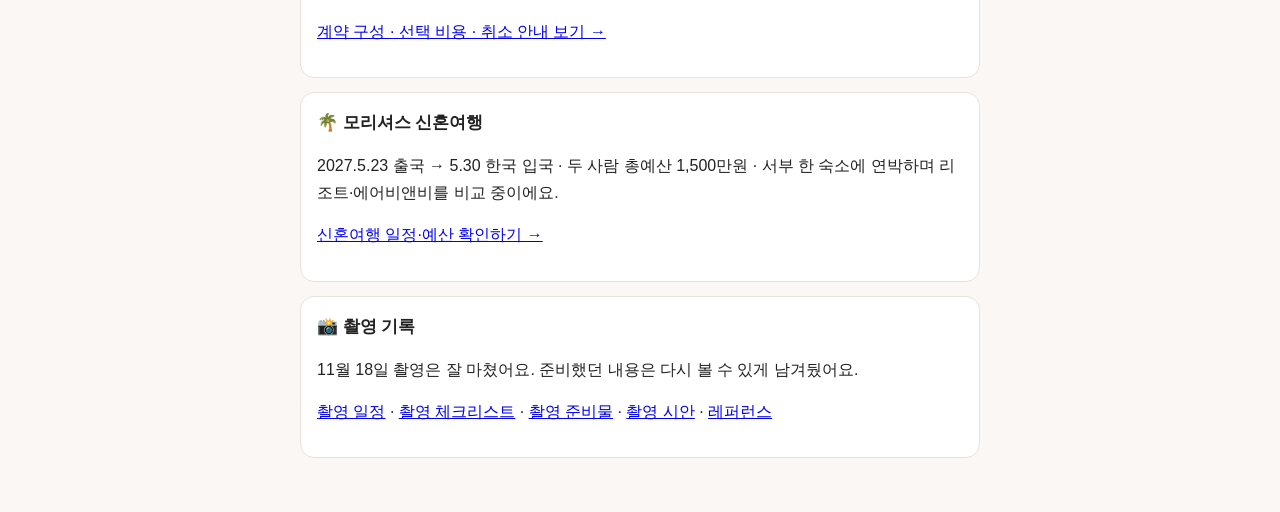
==== commit 4105c620: "Plan west coast stay and add restaurant menus and food budget" ====
--- a/index.html
+++ b/index.html
@@ -13,6 +13,6 @@
 <li><span class="t">5/22 (토)<br>16:00</span><span><b>본식</b><br><span class="sub">2027년 5월 22일 오후 4시예요.</span></span></li>
 </ul><div class="note">셀렉·수정본·청첩장 일정은 플래너님 안내를 바탕으로 정리했어요. 예약이 확정된 날짜와 예상 시점을 구분해서 확인해요.</div></section>
 <section><h2>✅ 확정된 예약 · 계약</h2><ul><li><b>본식:</b> 2027.5.22 (토) 16:00</li><li><b>본식 가봉:</b> 2027.3.31 (수) 14:30 · 라포레 · 2부 진행</li><li><b>스튜디오 비비:</b> 데이터형 · 20R 액자 · 수정 20컷</li><li><b>본식 사진:</b> 김세웅포토그라피 데이터 A형 선택 · 선원판 요청 전달 완료</li><li><b>아이폰스냅:</b> 본색 · 예약 완료</li></ul><p><a href="wedding-checklist.html#contracts">계약 구성 · 선택 비용 · 취소 안내 보기 →</a></p></section>
-<section><h2>🌴 모리셔스 신혼여행</h2><p>2027.5.23 출국 → 5.30 한국 입국 · 두 사람 총예산 1,500만원 · 동부 내 북쪽·남쪽 숙소 비교 중이에요.</p><p><a href="honeymoon.html">신혼여행 일정·예산 확인하기 →</a></p></section>
+<section><h2>🌴 모리셔스 신혼여행</h2><p>2027.5.23 출국 → 5.30 한국 입국 · 두 사람 총예산 1,500만원 · 서부 한 숙소에 연박하며 리조트·에어비앤비를 비교 중이에요.</p><p><a href="honeymoon.html">신혼여행 일정·예산 확인하기 →</a></p></section>
 <section><h2>📸 촬영 기록</h2><p>11월 18일 촬영은 잘 마쳤어요. 준비했던 내용은 다시 볼 수 있게 남겨뒀어요.</p><p><a href="shoot-schedule.html">촬영 일정</a> · <a href="checklist.html">촬영 체크리스트</a> · <a href="items.html">촬영 준비물</a> · <a href="shoot-plan.html">촬영 시안</a> · <a href="concept.html">레퍼런스</a></p></section>
 </main><script src="app.js"></script></body></html>
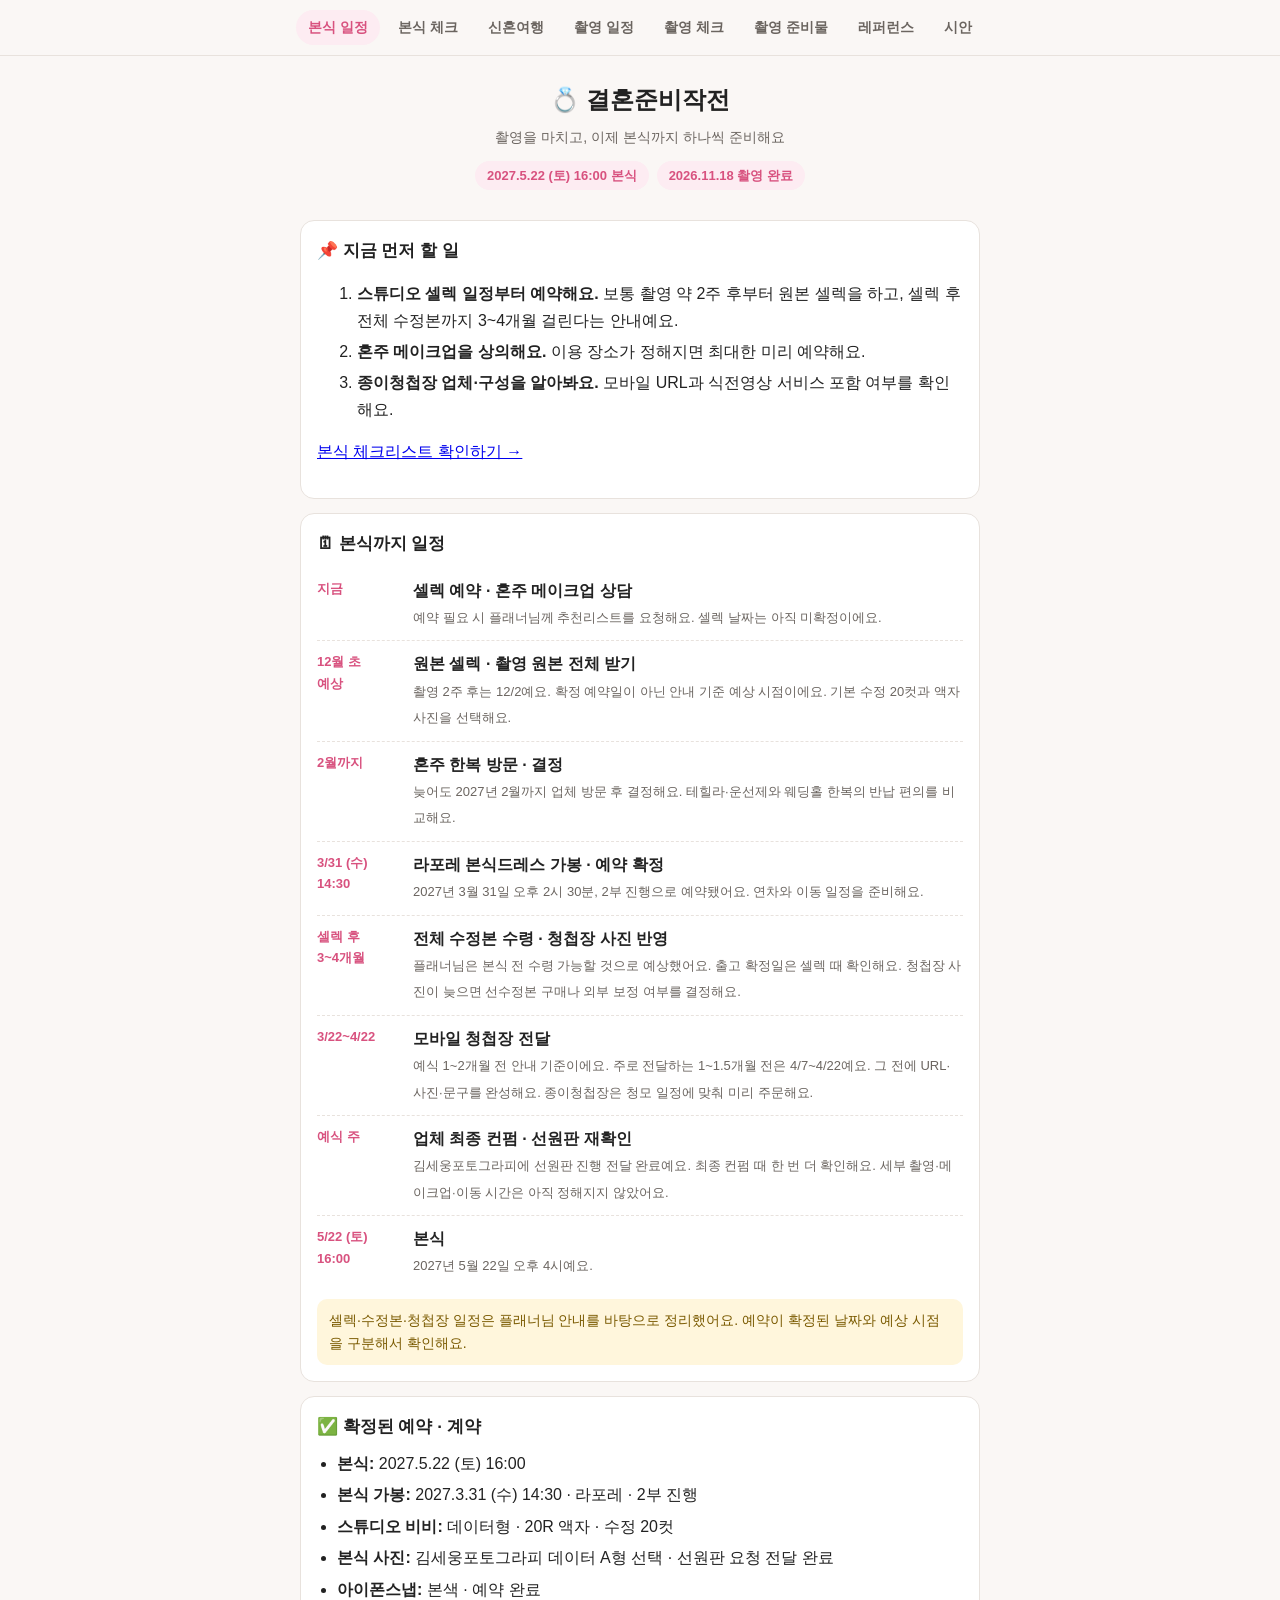
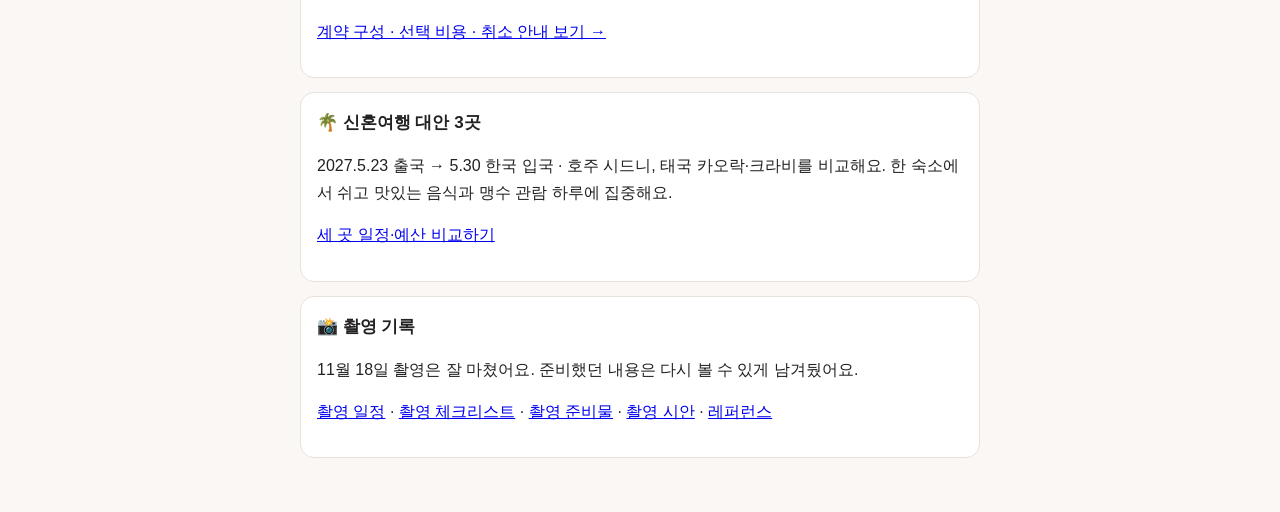
==== commit a5026859: "Compare relaxed honeymoon alternatives with big cat viewing priorities" ====
--- a/index.html
+++ b/index.html
@@ -13,6 +13,6 @@
 <li><span class="t">5/22 (토)<br>16:00</span><span><b>본식</b><br><span class="sub">2027년 5월 22일 오후 4시예요.</span></span></li>
 </ul><div class="note">셀렉·수정본·청첩장 일정은 플래너님 안내를 바탕으로 정리했어요. 예약이 확정된 날짜와 예상 시점을 구분해서 확인해요.</div></section>
 <section><h2>✅ 확정된 예약 · 계약</h2><ul><li><b>본식:</b> 2027.5.22 (토) 16:00</li><li><b>본식 가봉:</b> 2027.3.31 (수) 14:30 · 라포레 · 2부 진행</li><li><b>스튜디오 비비:</b> 데이터형 · 20R 액자 · 수정 20컷</li><li><b>본식 사진:</b> 김세웅포토그라피 데이터 A형 선택 · 선원판 요청 전달 완료</li><li><b>아이폰스냅:</b> 본색 · 예약 완료</li></ul><p><a href="wedding-checklist.html#contracts">계약 구성 · 선택 비용 · 취소 안내 보기 →</a></p></section>
-<section><h2>🌴 모리셔스 신혼여행</h2><p>2027.5.23 출국 → 5.30 한국 입국 · 두 사람 총예산 1,500만원 · 서부 한 숙소에 연박하며 리조트·에어비앤비를 비교 중이에요.</p><p><a href="honeymoon.html">신혼여행 일정·예산 확인하기 →</a></p></section>
+<section><h2>🌴 신혼여행 대안 3곳</h2><p>2027.5.23 출국 → 5.30 한국 입국 · 호주 시드니, 태국 카오락·크라비를 비교해요. 한 숙소에서 쉬고 맛있는 음식과 맹수 관람 하루에 집중해요.</p><p><a href="honeymoon.html">세 곳 일정·예산 비교하기</a></p></section>
 <section><h2>📸 촬영 기록</h2><p>11월 18일 촬영은 잘 마쳤어요. 준비했던 내용은 다시 볼 수 있게 남겨뒀어요.</p><p><a href="shoot-schedule.html">촬영 일정</a> · <a href="checklist.html">촬영 체크리스트</a> · <a href="items.html">촬영 준비물</a> · <a href="shoot-plan.html">촬영 시안</a> · <a href="concept.html">레퍼런스</a></p></section>
 </main><script src="app.js"></script></body></html>
--- a/style.css
+++ b/style.css
@@ -179,3 +179,7 @@
 summary{cursor:pointer;font-weight:700}
 details ul,details ol{margin-top:10px}
 .tl .t{flex-basis:84px;font-size:13px}
+
+/* 모리셔스 숙소 비교 */
+.travel-guide{font-size:16px}.travel-guide header{padding:32px 0 12px}.travel-guide h1{font-size:clamp(26px,5vw,42px)}.guide-kicker{font-size:13px;font-weight:700;letter-spacing:.12em;color:var(--accent)}.travel-guide h2{font-size:22px}.travel-guide h3{font-size:18px}.travel-guide section{padding:clamp(16px,3vw,28px)}.travel-guide .sub{font-size:14px}.island-map{display:block;width:100%;height:auto;border-radius:16px}.stay-grid{display:grid;grid-template-columns:repeat(3,minmax(0,1fr));gap:14px}.stay-card{padding:18px;border:1px solid var(--line);border-radius:14px;background:var(--bg)}.stay-card[hidden]{display:none}.stay-card h3{margin:10px 0}.stay-tag{font-size:14px;color:var(--accent)}.stay-price{font-size:26px;font-weight:700;margin:10px 0}.stay-price small{font-size:14px;font-weight:400;color:var(--sub)}.stay-controls{display:flex;gap:16px;flex-wrap:wrap;margin:18px 0}.stay-controls label{display:flex;align-items:center;gap:8px}.stay-controls select,.travel-guide input[type=number]{background:var(--card);color:var(--ink);font:inherit;border:1px solid var(--line);border-radius:8px;padding:9px;max-width:100%}.budget-result{padding:18px;background:var(--soft);color:var(--accent);border-radius:12px;font-weight:700;font-size:19px}.budget-result~p{font-size:14px}.quote-request{padding:18px;background:var(--soft);border-radius:12px}.travel-guide .scroll table{min-width:620px}.travel-guide th{text-align:left;border-bottom:1px solid var(--line);padding:10px}.travel-guide td{vertical-align:top}.travel-guide td:last-child{text-align:left;font-weight:400}.travel-guide section:has(#calc-room)>label{display:block;margin:10px 0}.travel-guide section:has(#calc-room)>div{display:grid;gap:12px}.travel-guide section:has(#calc-room)>div>label{display:flex;flex-direction:column;gap:5px}
+@media(max-width:900px){.stay-grid{grid-template-columns:repeat(2,minmax(0,1fr))}}@media(max-width:600px){.stay-grid{grid-template-columns:1fr}.travel-guide input[type=number]{width:100%}.travel-guide .stay-price{font-size:24px}}
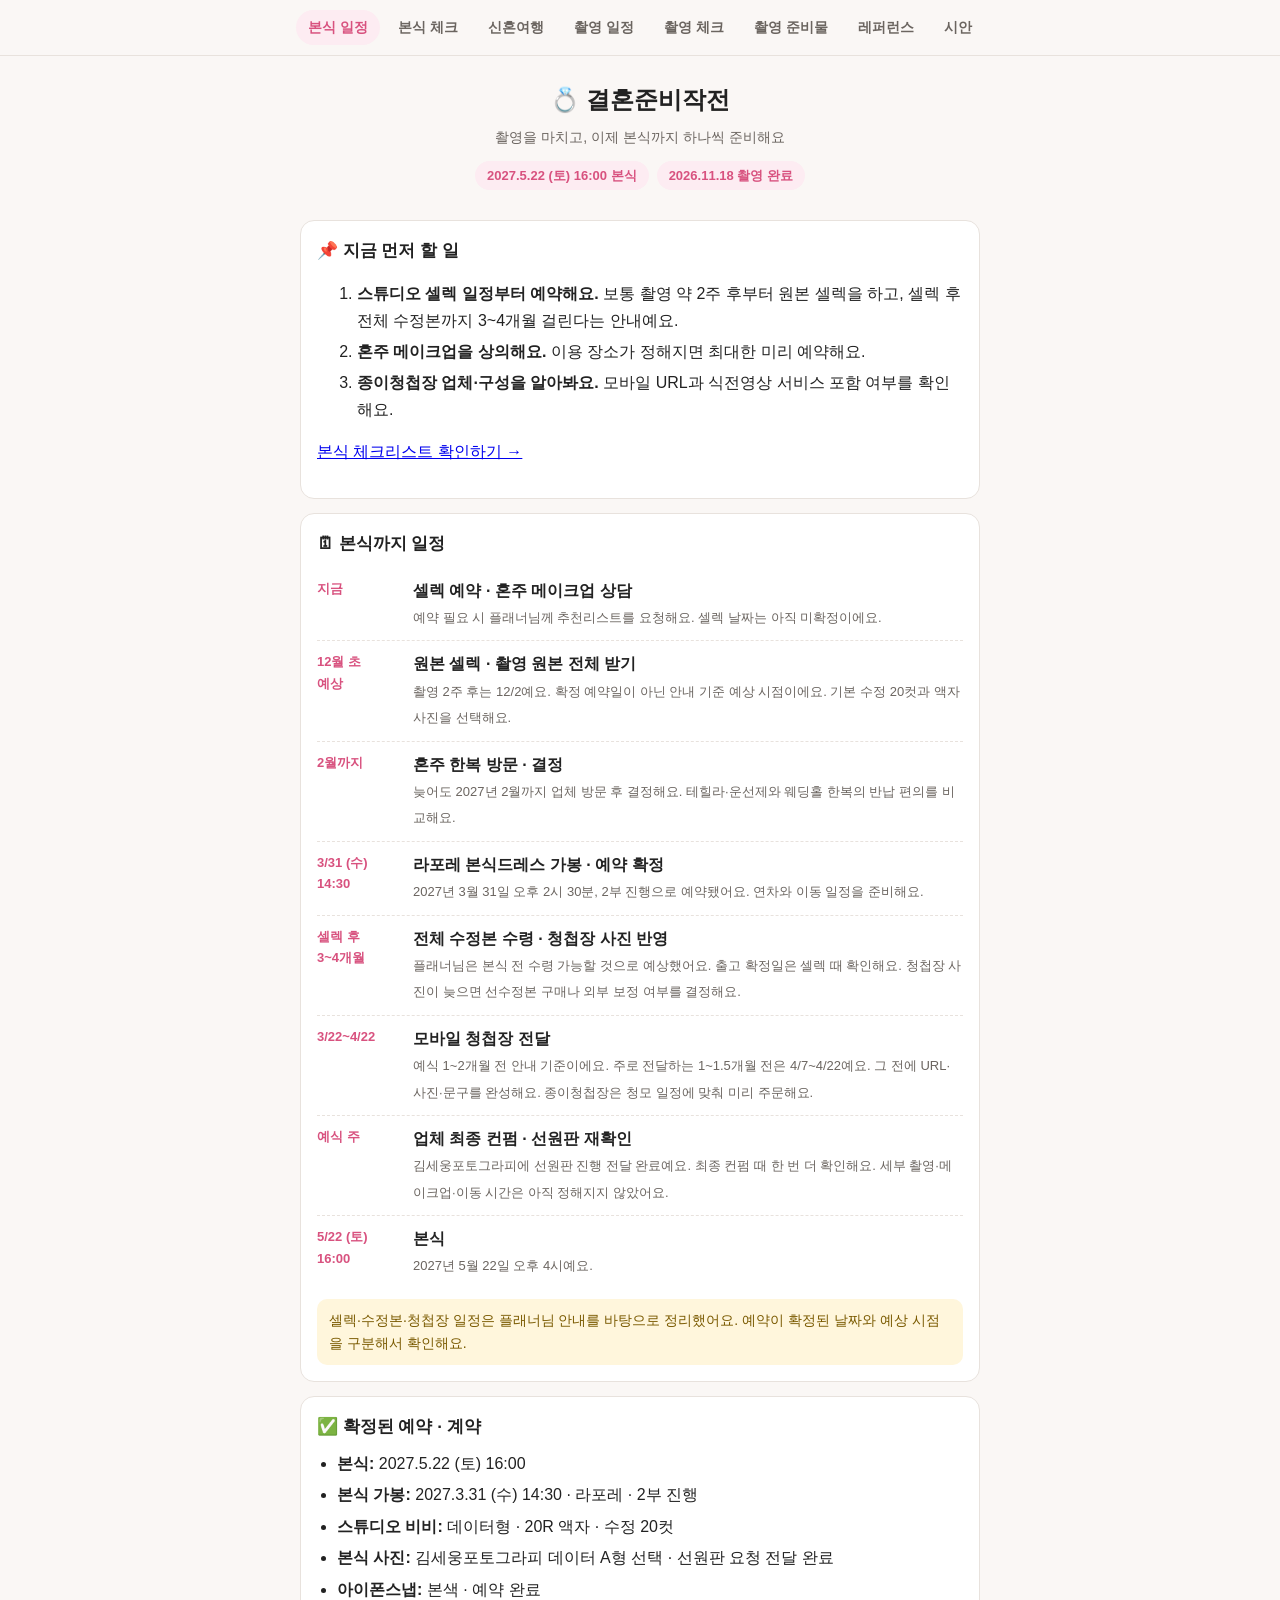
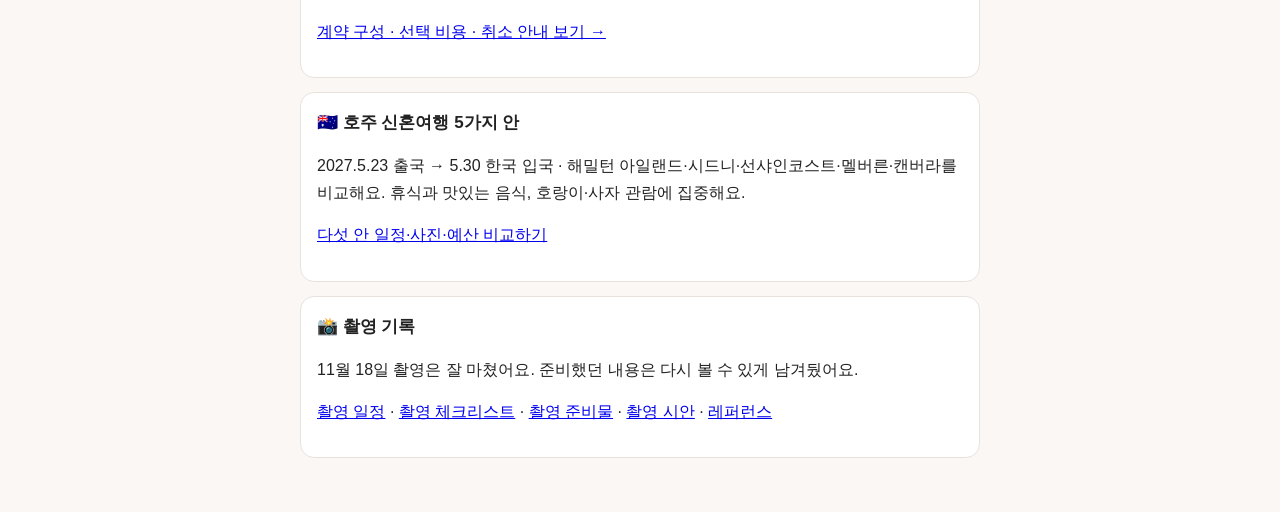
==== commit eed8b301: "Plan five Australia honeymoon routes with local photos and shared dining guide" ====
--- a/index.html
+++ b/index.html
@@ -13,6 +13,6 @@
 <li><span class="t">5/22 (토)<br>16:00</span><span><b>본식</b><br><span class="sub">2027년 5월 22일 오후 4시예요.</span></span></li>
 </ul><div class="note">셀렉·수정본·청첩장 일정은 플래너님 안내를 바탕으로 정리했어요. 예약이 확정된 날짜와 예상 시점을 구분해서 확인해요.</div></section>
 <section><h2>✅ 확정된 예약 · 계약</h2><ul><li><b>본식:</b> 2027.5.22 (토) 16:00</li><li><b>본식 가봉:</b> 2027.3.31 (수) 14:30 · 라포레 · 2부 진행</li><li><b>스튜디오 비비:</b> 데이터형 · 20R 액자 · 수정 20컷</li><li><b>본식 사진:</b> 김세웅포토그라피 데이터 A형 선택 · 선원판 요청 전달 완료</li><li><b>아이폰스냅:</b> 본색 · 예약 완료</li></ul><p><a href="wedding-checklist.html#contracts">계약 구성 · 선택 비용 · 취소 안내 보기 →</a></p></section>
-<section><h2>🌴 신혼여행 대안 3곳</h2><p>2027.5.23 출국 → 5.30 한국 입국 · 호주 시드니, 태국 카오락·크라비를 비교해요. 한 숙소에서 쉬고 맛있는 음식과 맹수 관람 하루에 집중해요.</p><p><a href="honeymoon.html">세 곳 일정·예산 비교하기</a></p></section>
+<section><h2>🇦🇺 호주 신혼여행 5가지 안</h2><p>2027.5.23 출국 → 5.30 한국 입국 · 해밀턴 아일랜드·시드니·선샤인코스트·멜버른·캔버라를 비교해요. 휴식과 맛있는 음식, 호랑이·사자 관람에 집중해요.</p><p><a href="honeymoon.html?v=20261122-australia">다섯 안 일정·사진·예산 비교하기</a></p></section>
 <section><h2>📸 촬영 기록</h2><p>11월 18일 촬영은 잘 마쳤어요. 준비했던 내용은 다시 볼 수 있게 남겨뒀어요.</p><p><a href="shoot-schedule.html">촬영 일정</a> · <a href="checklist.html">촬영 체크리스트</a> · <a href="items.html">촬영 준비물</a> · <a href="shoot-plan.html">촬영 시안</a> · <a href="concept.html">레퍼런스</a></p></section>
-</main><script src="app.js"></script></body></html>
+</main><script src="app.js?v=20261122-australia"></script></body></html>
--- a/style.css
+++ b/style.css
@@ -183,3 +183,10 @@
 /* 모리셔스 숙소 비교 */
 .travel-guide{font-size:16px}.travel-guide header{padding:32px 0 12px}.travel-guide h1{font-size:clamp(26px,5vw,42px)}.guide-kicker{font-size:13px;font-weight:700;letter-spacing:.12em;color:var(--accent)}.travel-guide h2{font-size:22px}.travel-guide h3{font-size:18px}.travel-guide section{padding:clamp(16px,3vw,28px)}.travel-guide .sub{font-size:14px}.island-map{display:block;width:100%;height:auto;border-radius:16px}.stay-grid{display:grid;grid-template-columns:repeat(3,minmax(0,1fr));gap:14px}.stay-card{padding:18px;border:1px solid var(--line);border-radius:14px;background:var(--bg)}.stay-card[hidden]{display:none}.stay-card h3{margin:10px 0}.stay-tag{font-size:14px;color:var(--accent)}.stay-price{font-size:26px;font-weight:700;margin:10px 0}.stay-price small{font-size:14px;font-weight:400;color:var(--sub)}.stay-controls{display:flex;gap:16px;flex-wrap:wrap;margin:18px 0}.stay-controls label{display:flex;align-items:center;gap:8px}.stay-controls select,.travel-guide input[type=number]{background:var(--card);color:var(--ink);font:inherit;border:1px solid var(--line);border-radius:8px;padding:9px;max-width:100%}.budget-result{padding:18px;background:var(--soft);color:var(--accent);border-radius:12px;font-weight:700;font-size:19px}.budget-result~p{font-size:14px}.quote-request{padding:18px;background:var(--soft);border-radius:12px}.travel-guide .scroll table{min-width:620px}.travel-guide th{text-align:left;border-bottom:1px solid var(--line);padding:10px}.travel-guide td{vertical-align:top}.travel-guide td:last-child{text-align:left;font-weight:400}.travel-guide section:has(#calc-room)>label{display:block;margin:10px 0}.travel-guide section:has(#calc-room)>div{display:grid;gap:12px}.travel-guide section:has(#calc-room)>div>label{display:flex;flex-direction:column;gap:5px}
 @media(max-width:900px){.stay-grid{grid-template-columns:repeat(2,minmax(0,1fr))}}@media(max-width:600px){.stay-grid{grid-template-columns:1fr}.travel-guide input[type=number]{width:100%}.travel-guide .stay-price{font-size:24px}}
+
+/* 신혼여행 사진 모음 */
+.trip-photos{margin:24px 0 28px;padding-bottom:24px;border-bottom:1px solid var(--line)}.trip-photos h3{margin:24px 0 8px}.trip-photo-grid{display:grid;grid-template-columns:repeat(5,minmax(0,1fr));gap:12px}.trip-photo-grid figure{margin:0;min-width:0}.trip-photo-grid figure>a{display:block;border-radius:12px;overflow:hidden;background:var(--slot)}.trip-photo-grid img{display:block;width:100%;height:auto;aspect-ratio:4/3;object-fit:cover}.trip-photo-grid figcaption{font-size:14px;line-height:1.6;padding-top:8px;overflow-wrap:anywhere}.trip-photo-grid details{padding:6px 8px;margin:8px 0 0;font-size:14px}.trip-photo-grid summary{font-size:14px;font-weight:400}.trip-photo-grid details p{margin:6px 0}.trip-photo-grid a:focus-visible{outline:3px solid var(--accent);outline-offset:3px}
+@media(max-width:900px){.trip-photo-grid{grid-template-columns:repeat(3,minmax(0,1fr))}}@media(max-width:600px){.trip-photo-grid{grid-template-columns:repeat(2,minmax(0,1fr));gap:12px}.trip-photo-grid figcaption{font-size:14px}}
+
+/* 호주 신혼여행 일정 */
+.australia-plan{scroll-margin-top:76px}.travel-guide .trip-itinerary{min-width:0;width:100%}.trip-itinerary th:first-child{width:100px;white-space:nowrap}.trip-itinerary td{line-height:1.75}
